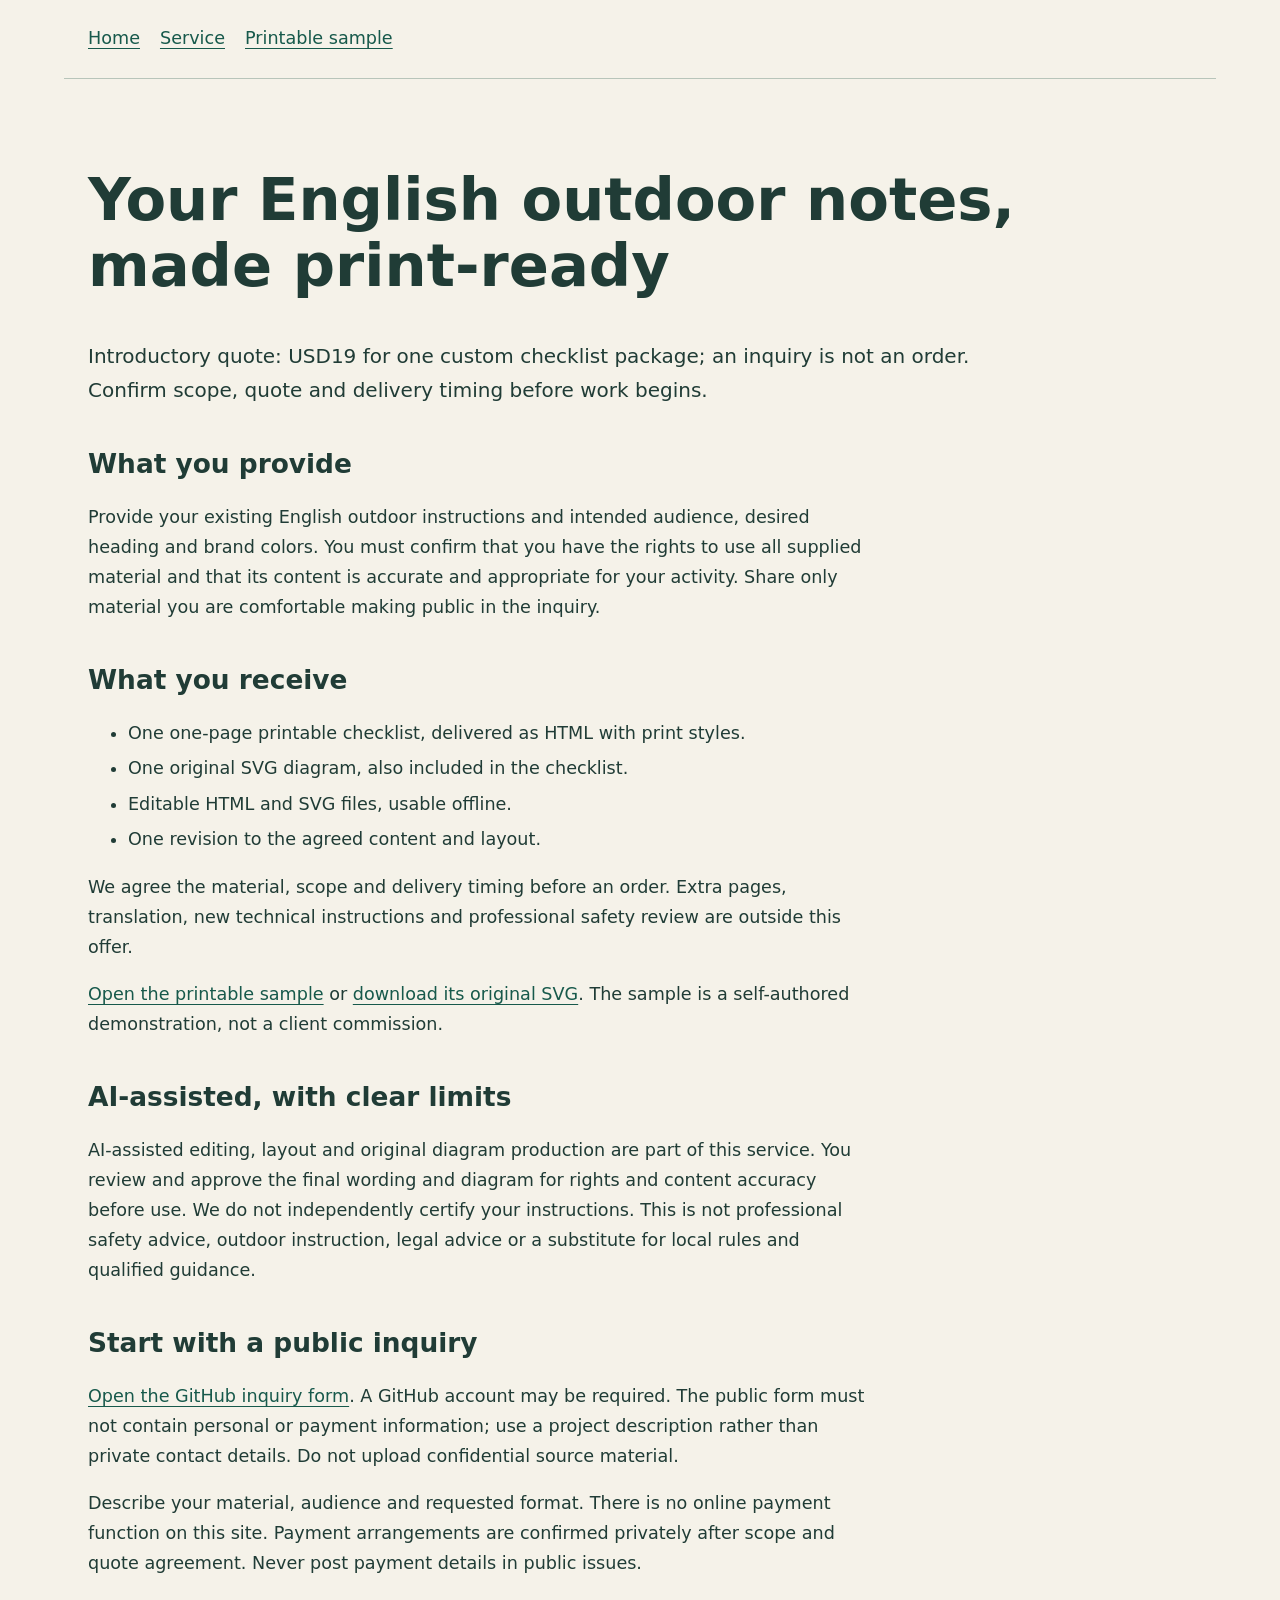
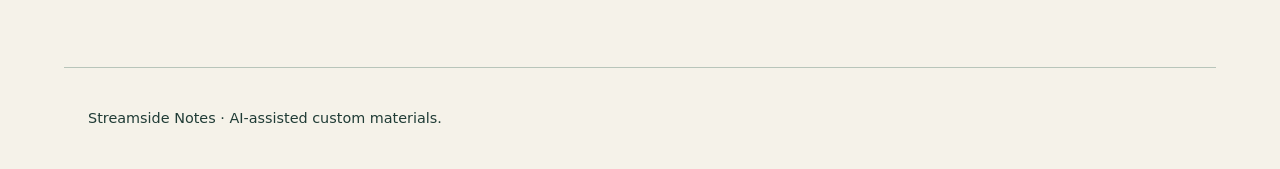
==== service.html @ bb7c5ad3 "Initial reviewed Streamside Notes source" ====
<!doctype html>
<html lang="en"><head><meta charset="utf-8"><meta name="viewport" content="width=device-width, initial-scale=1"><title>Custom checklist service | Streamside Notes</title><link rel="stylesheet" href="style.css"></head><body><a class="skip" href="#main">Skip to content</a><header><nav aria-label="Main"><a href="index.html">Home</a> <a href="service.html" aria-current="page">Service</a> <a href="samples/outing-checklist.html">Printable sample</a></nav></header><main id="main"><h1>Your English outdoor notes, made print-ready</h1><p class="intro">Introductory quote: USD19 for one custom checklist package; an inquiry is not an order. Confirm scope, quote and delivery timing before work begins.</p><section><h2>What you provide</h2><p>Provide your existing English outdoor instructions and intended audience, desired heading and brand colors. You must confirm that you have the rights to use all supplied material and that its content is accurate and appropriate for your activity. Share only material you are comfortable making public in the inquiry.</p></section><section><h2>What you receive</h2><ul><li>One one-page printable checklist, delivered as HTML with print styles.</li><li>One original SVG diagram, also included in the checklist.</li><li>Editable HTML and SVG files, usable offline.</li><li>One revision to the agreed content and layout.</li></ul><p>We agree the material, scope and delivery timing before an order. Extra pages, translation, new technical instructions and professional safety review are outside this offer.</p><p><a href="samples/outing-checklist.html">Open the printable sample</a> or <a href="assets/outing-plan.svg" download>download its original SVG</a>. The sample is a self-authored demonstration, not a client commission.</p></section><section><h2>AI-assisted, with clear limits</h2><p>AI-assisted editing, layout and original diagram production are part of this service. You review and approve the final wording and diagram for rights and content accuracy before use. We do not independently certify your instructions. This is not professional safety advice, outdoor instruction, legal advice or a substitute for local rules and qualified guidance.</p></section><section><h2>Start with a public inquiry</h2><p><a href="https://github.com/carter624/streamside-notes/issues/new/choose">Open the GitHub inquiry form</a>. A GitHub account may be required. The public form must not contain personal or payment information; use a project description rather than private contact details. Do not upload confidential source material.</p><p>Describe your material, audience and requested format. There is no online payment function on this site. Payment arrangements are confirmed privately after scope and quote agreement. Never post payment details in public issues.</p></section></main><footer><p>Streamside Notes · AI-assisted custom materials.</p></footer></body></html>
---- style.css ----
*{box-sizing:border-box}body{margin:0;background:#f5f2e9;color:#203c36;font:1.1rem/1.7 system-ui,sans-serif}header,main,footer{max-width:72rem;margin:auto;padding:1.5rem}header{border-bottom:1px solid #b8c5ba}main{padding-block:3rem}h1{font-size:clamp(2rem,5vw,3.7rem);line-height:1.12;max-width:23ch}h2{line-height:1.3}p{max-width:70ch}a{color:#17594b;text-underline-offset:.2em}a:hover{color:#843e1d}a:focus-visible{outline:3px solid #843e1d;outline-offset:4px}.eyebrow{font-size:.85rem;letter-spacing:.08em;text-transform:uppercase}.intro{font-size:1.25rem}.cards{display:grid;grid-template-columns:repeat(auto-fit,minmax(min(100%,17rem),1fr));gap:1.5rem}.cards article{padding:1.5rem;border:1px solid #b8c5ba;background:#fffdf6}section{margin-block:2.5rem}img{max-width:100%;height:auto}figure{margin:2rem 0;max-width:48rem}figcaption,footer{font-size:.9rem}.skip{position:absolute;left:-10000px}.skip:focus{left:1rem;top:1rem;background:white;padding:.5rem}footer{border-top:1px solid #b8c5ba}
nav{display:flex;flex-wrap:wrap;gap:.5rem 1.25rem}li{margin-block:.35rem}a{overflow-wrap:anywhere}.sample-diagram{width:100%;max-width:660px}.checklist ul{list-style:none;padding:0}.sample-note{font-size:.85rem}.printable main{max-width:52rem}.printable h1{font-size:2.2rem}.printable section{margin-block:1rem}
@media(max-width:36rem){header,main,footer{padding:1rem}main{padding-block:1.5rem}.intro{font-size:1.1rem}}
@page{size:auto;margin:14mm}
@media print{body{background:white;color:#000;font:10pt/1.35 sans-serif}header,footer,.skip,.screen-only{display:none}main,.printable main{max-width:none;margin:0;padding:0}h1,.printable h1{font-size:22pt;max-width:none}h2{font-size:13pt}section,.printable section{margin-block:8pt;break-inside:avoid}p{max-width:none}a{color:inherit}.sample-diagram{display:block;max-width:150mm;height:23mm}.sample-note{font-size:8pt}li{margin-block:4pt}img{break-inside:avoid}}
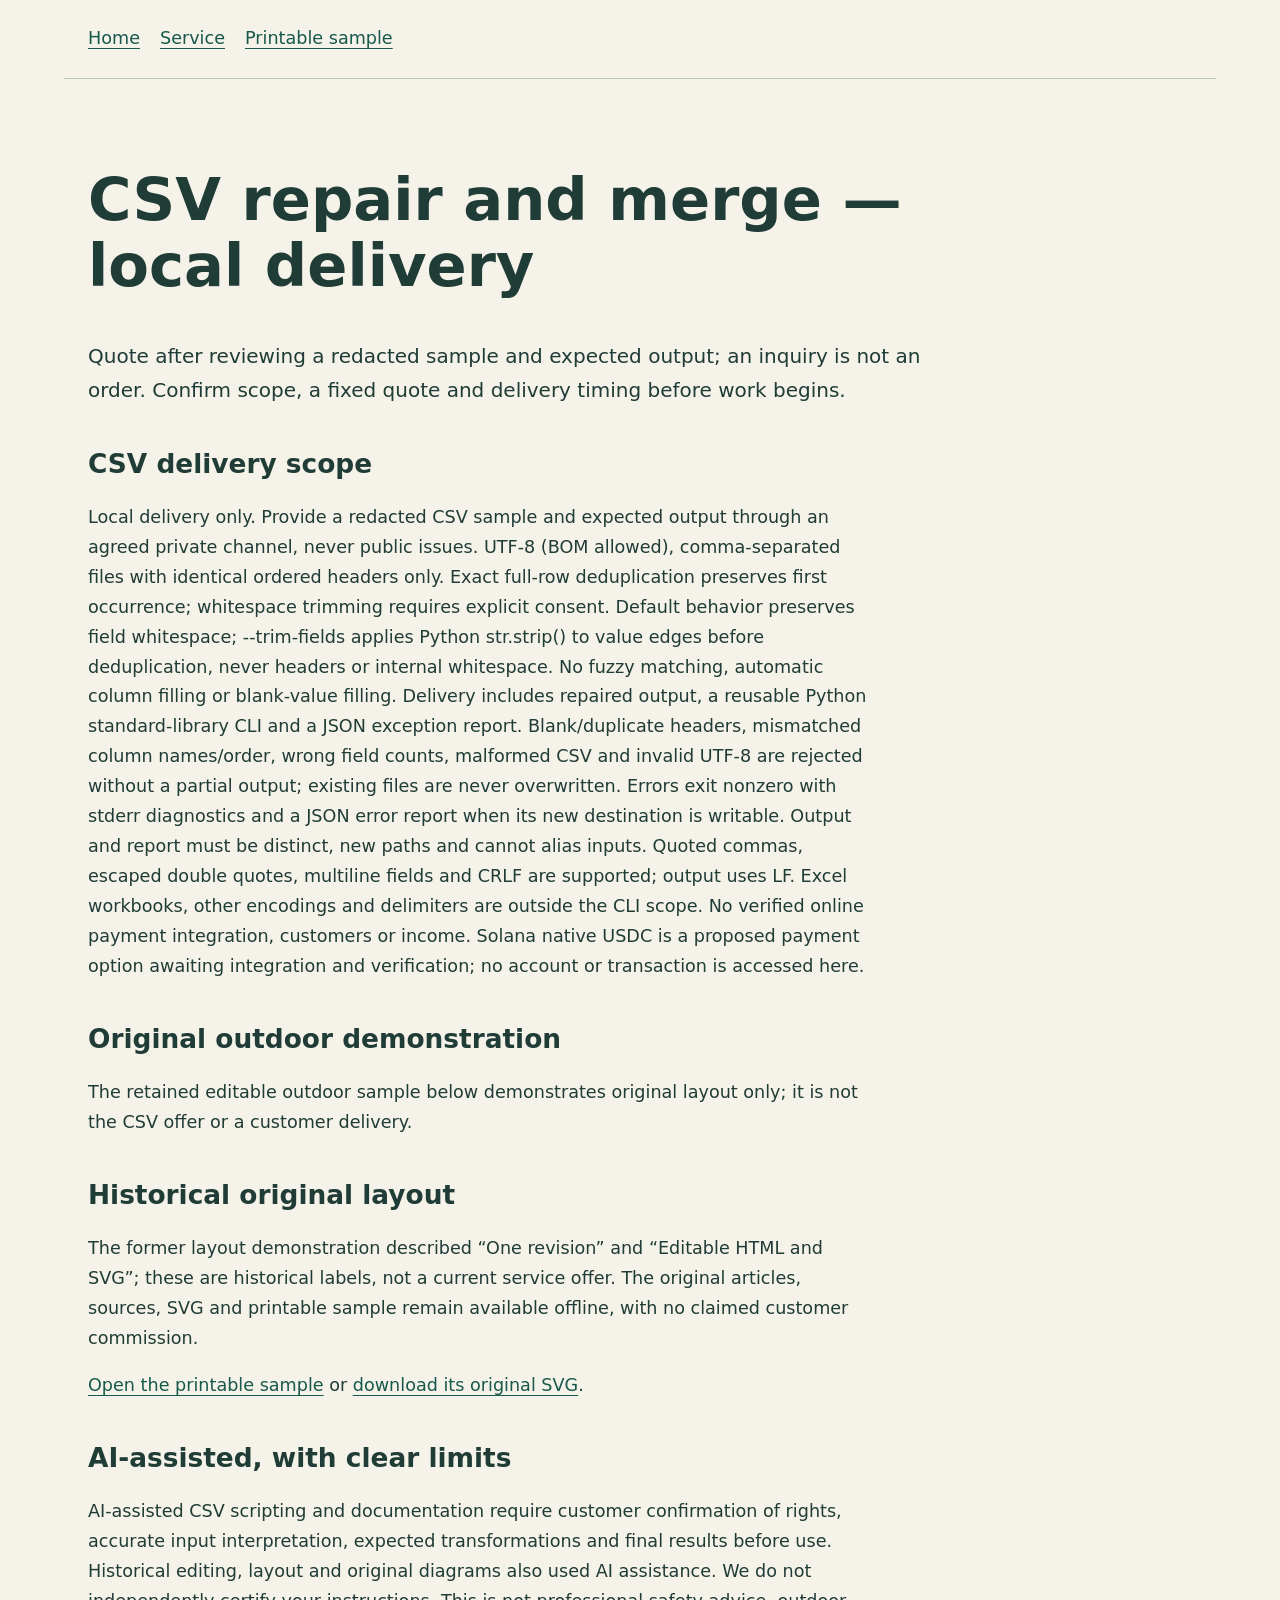
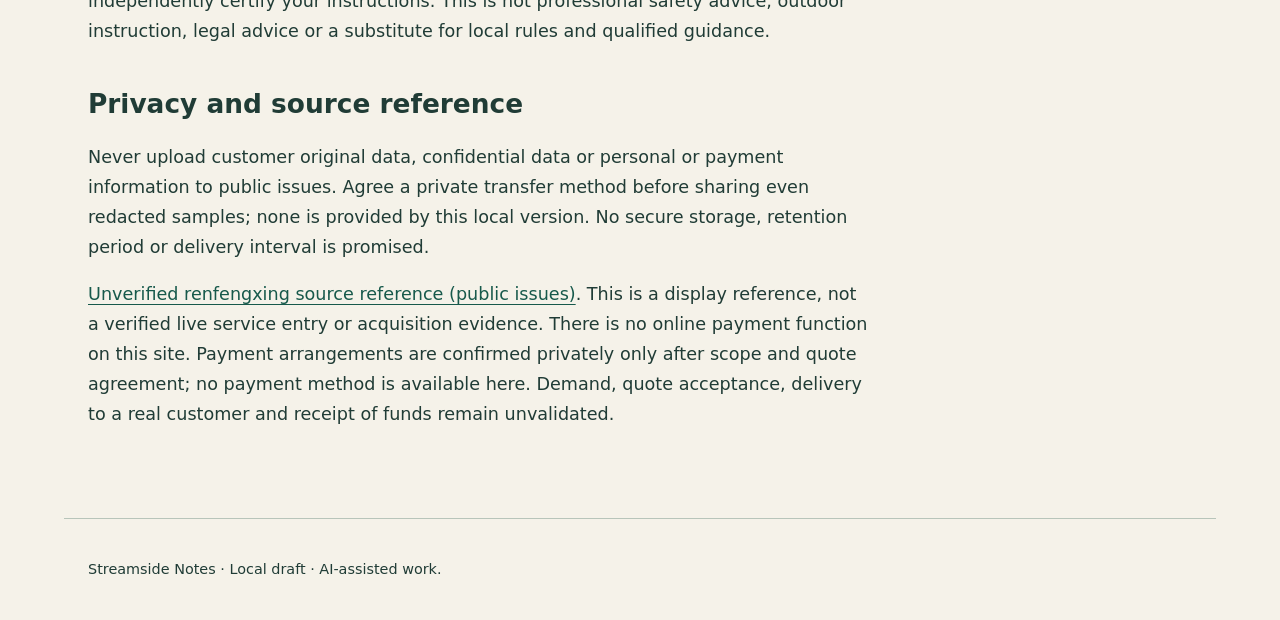
==== commit 30f507d1: "Publish tested CSV repair demo and complete local usage" ====
--- a/service.html
+++ b/service.html
@@ -1,2 +1,2 @@
 <!doctype html>
-<html lang="en"><head><meta charset="utf-8"><meta name="viewport" content="width=device-width, initial-scale=1"><title>Custom checklist service | Streamside Notes</title><link rel="stylesheet" href="style.css"></head><body><a class="skip" href="#main">Skip to content</a><header><nav aria-label="Main"><a href="index.html">Home</a> <a href="service.html" aria-current="page">Service</a> <a href="samples/outing-checklist.html">Printable sample</a></nav></header><main id="main"><h1>Your English outdoor notes, made print-ready</h1><p class="intro">Introductory quote: USD19 for one custom checklist package; an inquiry is not an order. Confirm scope, quote and delivery timing before work begins.</p><section><h2>What you provide</h2><p>Provide your existing English outdoor instructions and intended audience, desired heading and brand colors. You must confirm that you have the rights to use all supplied material and that its content is accurate and appropriate for your activity. Share only material you are comfortable making public in the inquiry.</p></section><section><h2>What you receive</h2><ul><li>One one-page printable checklist, delivered as HTML with print styles.</li><li>One original SVG diagram, also included in the checklist.</li><li>Editable HTML and SVG files, usable offline.</li><li>One revision to the agreed content and layout.</li></ul><p>We agree the material, scope and delivery timing before an order. Extra pages, translation, new technical instructions and professional safety review are outside this offer.</p><p><a href="samples/outing-checklist.html">Open the printable sample</a> or <a href="assets/outing-plan.svg" download>download its original SVG</a>. The sample is a self-authored demonstration, not a client commission.</p></section><section><h2>AI-assisted, with clear limits</h2><p>AI-assisted editing, layout and original diagram production are part of this service. You review and approve the final wording and diagram for rights and content accuracy before use. We do not independently certify your instructions. This is not professional safety advice, outdoor instruction, legal advice or a substitute for local rules and qualified guidance.</p></section><section><h2>Start with a public inquiry</h2><p><a href="https://github.com/carter624/streamside-notes/issues/new/choose">Open the GitHub inquiry form</a>. A GitHub account may be required. The public form must not contain personal or payment information; use a project description rather than private contact details. Do not upload confidential source material.</p><p>Describe your material, audience and requested format. There is no online payment function on this site. Payment arrangements are confirmed privately after scope and quote agreement. Never post payment details in public issues.</p></section></main><footer><p>Streamside Notes · AI-assisted custom materials.</p></footer></body></html>
+<html lang="en"><head><meta charset="utf-8"><meta name="viewport" content="width=device-width, initial-scale=1"><title>CSV repair service | Streamside Notes</title><link rel="stylesheet" href="style.css"></head><body><a class="skip" href="#main">Skip to content</a><header><nav aria-label="Main"><a href="index.html">Home</a> <a href="service.html" aria-current="page">Service</a> <a href="samples/outing-checklist.html">Printable sample</a></nav></header><main id="main"><h1>CSV repair and merge — local delivery</h1><p class="intro">Quote after reviewing a redacted sample and expected output; an inquiry is not an order. Confirm scope, a fixed quote and delivery timing before work begins.</p><section><h2>CSV delivery scope</h2><p>Local delivery only. Provide a redacted CSV sample and expected output through an agreed private channel, never public issues. UTF-8 (BOM allowed), comma-separated files with identical ordered headers only. Exact full-row deduplication preserves first occurrence; whitespace trimming requires explicit consent. Default behavior preserves field whitespace; --trim-fields applies Python str.strip() to value edges before deduplication, never headers or internal whitespace. No fuzzy matching, automatic column filling or blank-value filling. Delivery includes repaired output, a reusable Python standard-library CLI and a JSON exception report. Blank/duplicate headers, mismatched column names/order, wrong field counts, malformed CSV and invalid UTF-8 are rejected without a partial output; existing files are never overwritten. Errors exit nonzero with stderr diagnostics and a JSON error report when its new destination is writable. Output and report must be distinct, new paths and cannot alias inputs. Quoted commas, escaped double quotes, multiline fields and CRLF are supported; output uses LF. Excel workbooks, other encodings and delimiters are outside the CLI scope. No verified online payment integration, customers or income. Solana native USDC is a proposed payment option awaiting integration and verification; no account or transaction is accessed here.</p></section><section><h2>Original outdoor demonstration</h2><p>The retained editable outdoor sample below demonstrates original layout only; it is not the CSV offer or a customer delivery.</p></section><section><h2>Historical original layout</h2><p>The former layout demonstration described “One revision” and “Editable HTML and SVG”; these are historical labels, not a current service offer. The original articles, sources, SVG and printable sample remain available offline, with no claimed customer commission.</p><p><a href="samples/outing-checklist.html">Open the printable sample</a> or <a href="assets/outing-plan.svg" download>download its original SVG</a>.</p></section><section><h2>AI-assisted, with clear limits</h2><p>AI-assisted CSV scripting and documentation require customer confirmation of rights, accurate input interpretation, expected transformations and final results before use. Historical editing, layout and original diagrams also used AI assistance. We do not independently certify your instructions. This is not professional safety advice, outdoor instruction, legal advice or a substitute for local rules and qualified guidance.</p></section><section><h2>Privacy and source reference</h2><p>Never upload customer original data, confidential data or personal or payment information to public issues. Agree a private transfer method before sharing even redacted samples; none is provided by this local version. No secure storage, retention period or delivery interval is promised.</p><p><a href="https://github.com/renfengxing/streamside-notes/issues/new/choose">Unverified renfengxing source reference (public issues)</a>. This is a display reference, not a verified live service entry or acquisition evidence. There is no online payment function on this site. Payment arrangements are confirmed privately only after scope and quote agreement; no payment method is available here. Demand, quote acceptance, delivery to a real customer and receipt of funds remain unvalidated.</p></section></main><footer><p>Streamside Notes · Local draft · AI-assisted work.</p></footer></body></html>
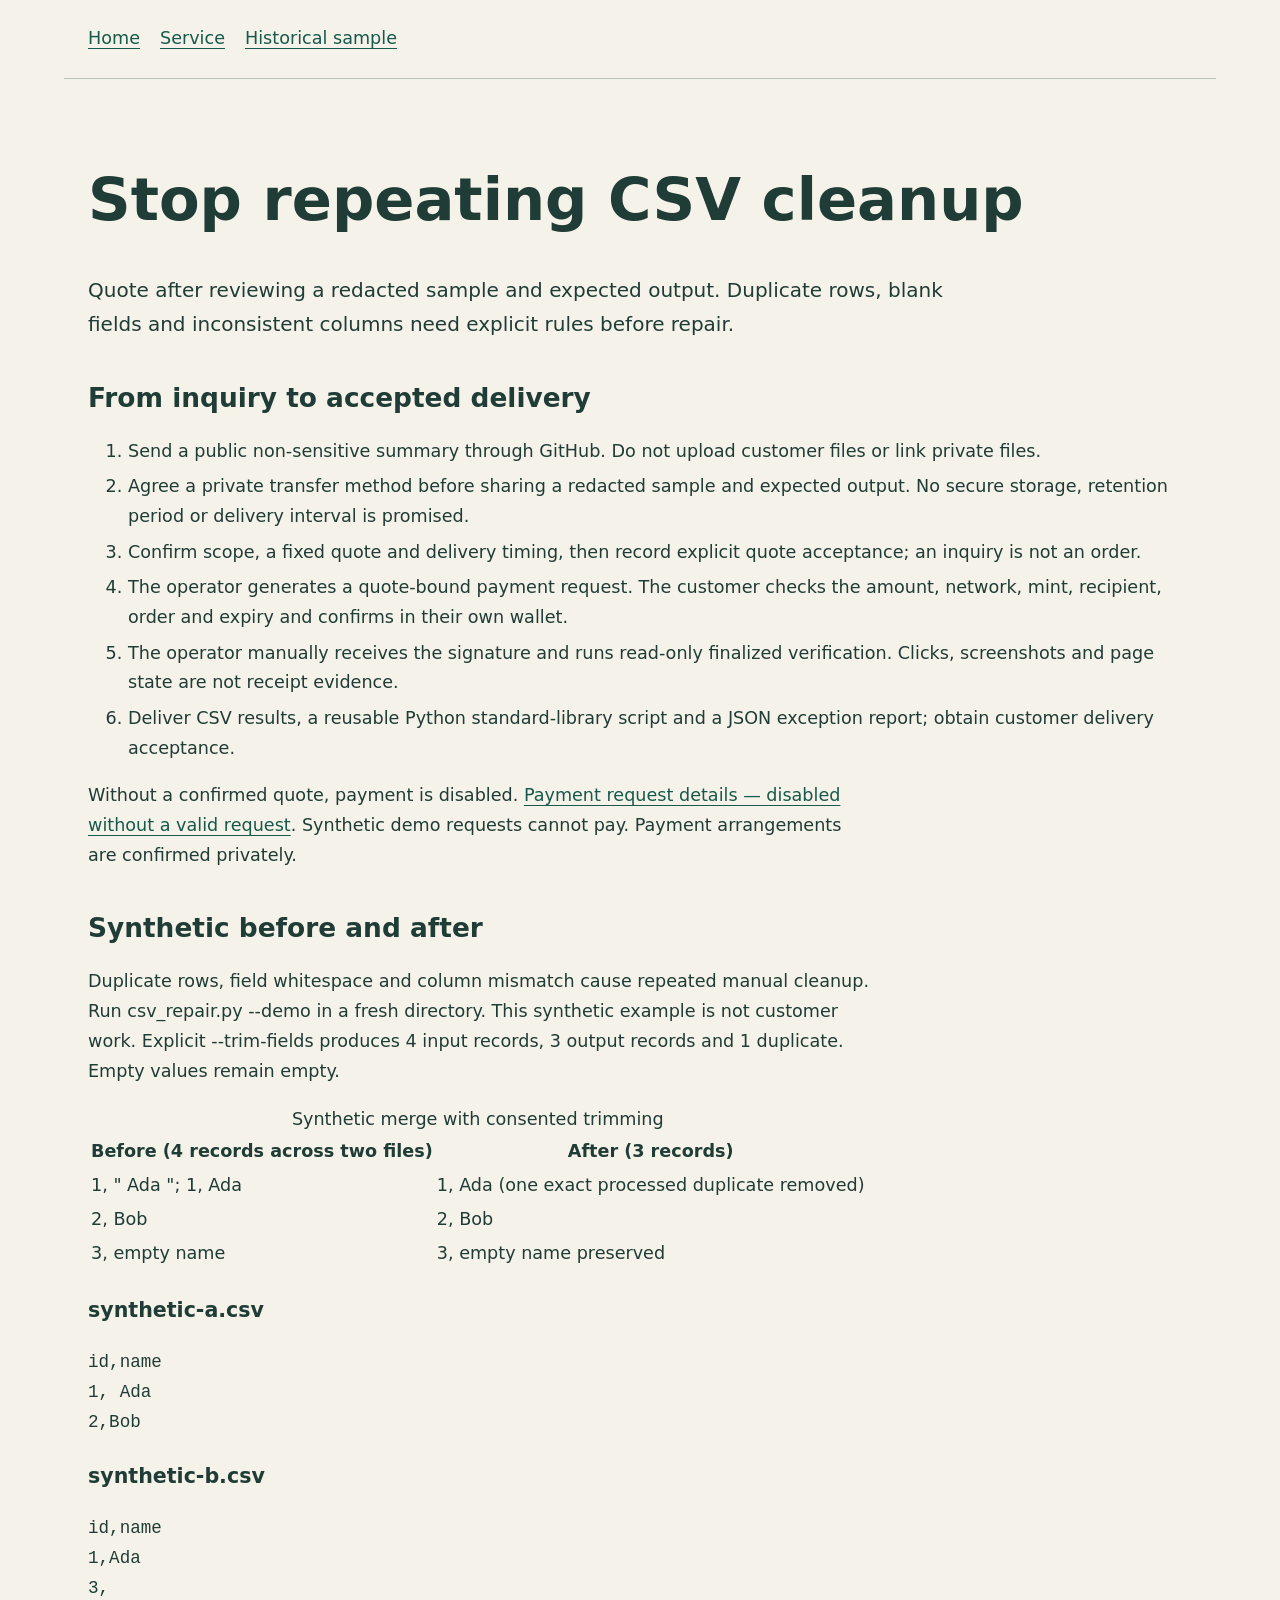
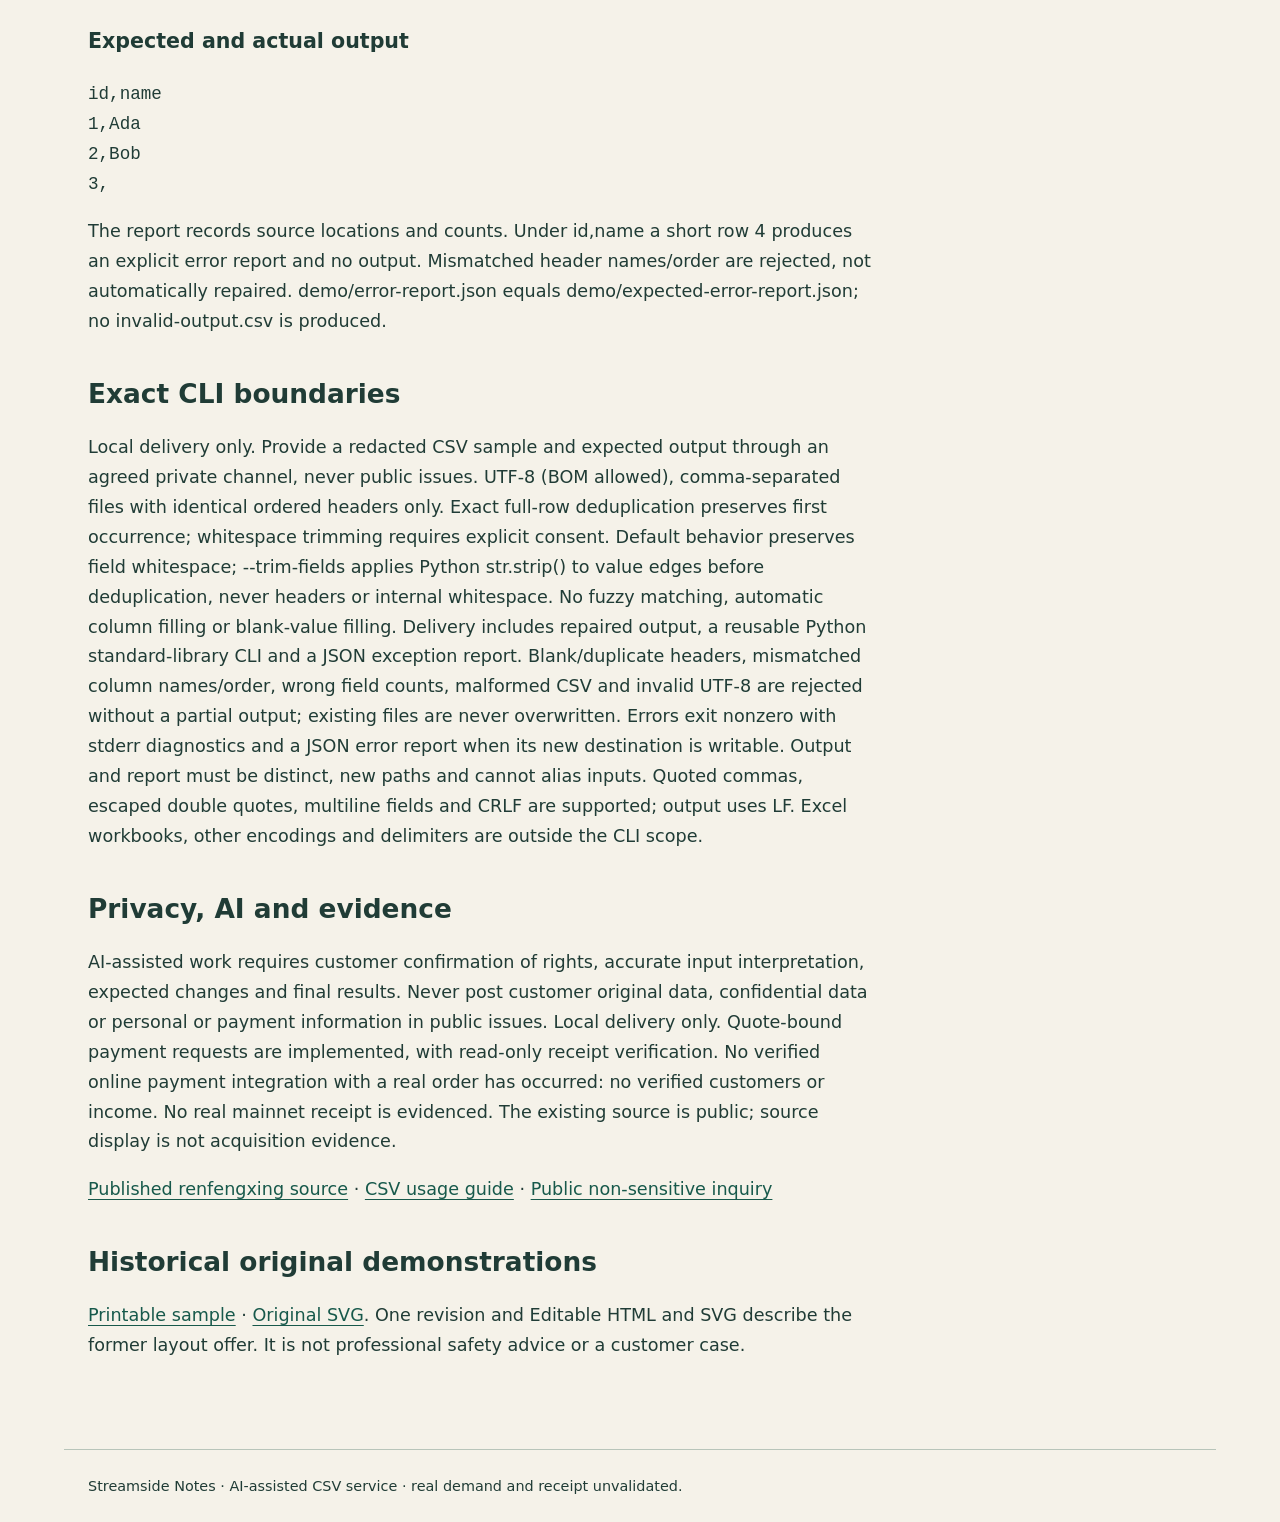
==== commit ad76dc17: "Add quote-bound USDC requests and read-only receipt verification" ====
--- a/service.html
+++ b/service.html
@@ -1,2 +1,11 @@
-<!doctype html>
-<html lang="en"><head><meta charset="utf-8"><meta name="viewport" content="width=device-width, initial-scale=1"><title>CSV repair service | Streamside Notes</title><link rel="stylesheet" href="style.css"></head><body><a class="skip" href="#main">Skip to content</a><header><nav aria-label="Main"><a href="index.html">Home</a> <a href="service.html" aria-current="page">Service</a> <a href="samples/outing-checklist.html">Printable sample</a></nav></header><main id="main"><h1>CSV repair and merge — local delivery</h1><p class="intro">Quote after reviewing a redacted sample and expected output; an inquiry is not an order. Confirm scope, a fixed quote and delivery timing before work begins.</p><section><h2>CSV delivery scope</h2><p>Local delivery only. Provide a redacted CSV sample and expected output through an agreed private channel, never public issues. UTF-8 (BOM allowed), comma-separated files with identical ordered headers only. Exact full-row deduplication preserves first occurrence; whitespace trimming requires explicit consent. Default behavior preserves field whitespace; --trim-fields applies Python str.strip() to value edges before deduplication, never headers or internal whitespace. No fuzzy matching, automatic column filling or blank-value filling. Delivery includes repaired output, a reusable Python standard-library CLI and a JSON exception report. Blank/duplicate headers, mismatched column names/order, wrong field counts, malformed CSV and invalid UTF-8 are rejected without a partial output; existing files are never overwritten. Errors exit nonzero with stderr diagnostics and a JSON error report when its new destination is writable. Output and report must be distinct, new paths and cannot alias inputs. Quoted commas, escaped double quotes, multiline fields and CRLF are supported; output uses LF. Excel workbooks, other encodings and delimiters are outside the CLI scope. No verified online payment integration, customers or income. Solana native USDC is a proposed payment option awaiting integration and verification; no account or transaction is accessed here.</p></section><section><h2>Original outdoor demonstration</h2><p>The retained editable outdoor sample below demonstrates original layout only; it is not the CSV offer or a customer delivery.</p></section><section><h2>Historical original layout</h2><p>The former layout demonstration described “One revision” and “Editable HTML and SVG”; these are historical labels, not a current service offer. The original articles, sources, SVG and printable sample remain available offline, with no claimed customer commission.</p><p><a href="samples/outing-checklist.html">Open the printable sample</a> or <a href="assets/outing-plan.svg" download>download its original SVG</a>.</p></section><section><h2>AI-assisted, with clear limits</h2><p>AI-assisted CSV scripting and documentation require customer confirmation of rights, accurate input interpretation, expected transformations and final results before use. Historical editing, layout and original diagrams also used AI assistance. We do not independently certify your instructions. This is not professional safety advice, outdoor instruction, legal advice or a substitute for local rules and qualified guidance.</p></section><section><h2>Privacy and source reference</h2><p>Never upload customer original data, confidential data or personal or payment information to public issues. Agree a private transfer method before sharing even redacted samples; none is provided by this local version. No secure storage, retention period or delivery interval is promised.</p><p><a href="https://github.com/renfengxing/streamside-notes/issues/new/choose">Unverified renfengxing source reference (public issues)</a>. This is a display reference, not a verified live service entry or acquisition evidence. There is no online payment function on this site. Payment arrangements are confirmed privately only after scope and quote agreement; no payment method is available here. Demand, quote acceptance, delivery to a real customer and receipt of funds remain unvalidated.</p></section></main><footer><p>Streamside Notes · Local draft · AI-assisted work.</p></footer></body></html>
+<!doctype html><html lang="en"><head><meta charset="utf-8"><meta name="viewport" content="width=device-width, initial-scale=1"><title>CSV repair service | Streamside Notes</title><link rel="stylesheet" href="style.css"></head><body><a class="skip" href="#main">Skip to content</a><header><nav aria-label="Main"><a href="index.html">Home</a> <a href="service.html" aria-current="page">Service</a> <a href="samples/outing-checklist.html">Historical sample</a></nav></header><main id="main"><h1>Stop repeating CSV cleanup</h1><p class="intro">Quote after reviewing a redacted sample and expected output. Duplicate rows, blank fields and inconsistent columns need explicit rules before repair.</p><section><h2>From inquiry to accepted delivery</h2><ol><li>Send a public non-sensitive summary through GitHub. Do not upload customer files or link private files.</li><li>Agree a private transfer method before sharing a redacted sample and expected output. No secure storage, retention period or delivery interval is promised.</li><li>Confirm scope, a fixed quote and delivery timing, then record explicit quote acceptance; an inquiry is not an order.</li><li>The operator generates a quote-bound payment request. The customer checks the amount, network, mint, recipient, order and expiry and confirms in their own wallet.</li><li>The operator manually receives the signature and runs read-only finalized verification. Clicks, screenshots and page state are not receipt evidence.</li><li>Deliver CSV results, a reusable Python standard-library script and a JSON exception report; obtain customer delivery acceptance.</li></ol><p>Without a confirmed quote, payment is disabled. <a href="pay.html">Payment request details — disabled without a valid request</a>. Synthetic demo requests cannot pay. Payment arrangements are confirmed privately.</p></section><section><h2>Synthetic before and after</h2><p>Duplicate rows, field whitespace and column mismatch cause repeated manual cleanup. Run csv_repair.py --demo in a fresh directory. This synthetic example is not customer work. Explicit --trim-fields produces 4 input records, 3 output records and 1 duplicate. Empty values remain empty.</p><table><caption>Synthetic merge with consented trimming</caption><thead><tr><th>Before (4 records across two files)</th><th>After (3 records)</th></tr></thead><tbody><tr><td>1, &quot; Ada &quot;; 1, Ada</td><td>1, Ada (one exact processed duplicate removed)</td></tr><tr><td>2, Bob</td><td>2, Bob</td></tr><tr><td>3, empty name</td><td>3, empty name preserved</td></tr></tbody></table><h3>synthetic-a.csv</h3><pre>id,name
+1, Ada&#32;
+2,Bob
+</pre><h3>synthetic-b.csv</h3><pre>id,name
+1,Ada
+3,
+</pre><h3>Expected and actual output</h3><pre>id,name
+1,Ada
+2,Bob
+3,
+</pre><p>The report records source locations and counts. Under id,name a short row 4 produces an explicit error report and no output. Mismatched header names/order are rejected, not automatically repaired. demo/error-report.json equals demo/expected-error-report.json; no invalid-output.csv is produced.</p></section><section><h2>Exact CLI boundaries</h2><p>Local delivery only. Provide a redacted CSV sample and expected output through an agreed private channel, never public issues. UTF-8 (BOM allowed), comma-separated files with identical ordered headers only. Exact full-row deduplication preserves first occurrence; whitespace trimming requires explicit consent. Default behavior preserves field whitespace; --trim-fields applies Python str.strip() to value edges before deduplication, never headers or internal whitespace. No fuzzy matching, automatic column filling or blank-value filling. Delivery includes repaired output, a reusable Python standard-library CLI and a JSON exception report. Blank/duplicate headers, mismatched column names/order, wrong field counts, malformed CSV and invalid UTF-8 are rejected without a partial output; existing files are never overwritten. Errors exit nonzero with stderr diagnostics and a JSON error report when its new destination is writable. Output and report must be distinct, new paths and cannot alias inputs. Quoted commas, escaped double quotes, multiline fields and CRLF are supported; output uses LF. Excel workbooks, other encodings and delimiters are outside the CLI scope.</p></section><section><h2>Privacy, AI and evidence</h2><p>AI-assisted work requires customer confirmation of rights, accurate input interpretation, expected changes and final results. Never post customer original data, confidential data or personal or payment information in public issues. Local delivery only. Quote-bound payment requests are implemented, with read-only receipt verification. No verified online payment integration with a real order has occurred: no verified customers or income. No real mainnet receipt is evidenced. The existing source is public; source display is not acquisition evidence.</p><p><a href="https://github.com/renfengxing/streamside-notes">Published renfengxing source</a> · <a href="https://github.com/renfengxing/streamside-notes/blob/main/CSV_USAGE.md">CSV usage guide</a> · <a href="https://github.com/renfengxing/streamside-notes/issues/new/choose">Public non-sensitive inquiry</a></p></section><section><h2>Historical original demonstrations</h2><p><a href="samples/outing-checklist.html">Printable sample</a> · <a href="assets/outing-plan.svg">Original SVG</a>. One revision and Editable HTML and SVG describe the former layout offer. It is not professional safety advice or a customer case.</p></section></main><footer>Streamside Notes · AI-assisted CSV service · real demand and receipt unvalidated.</footer></body></html>
